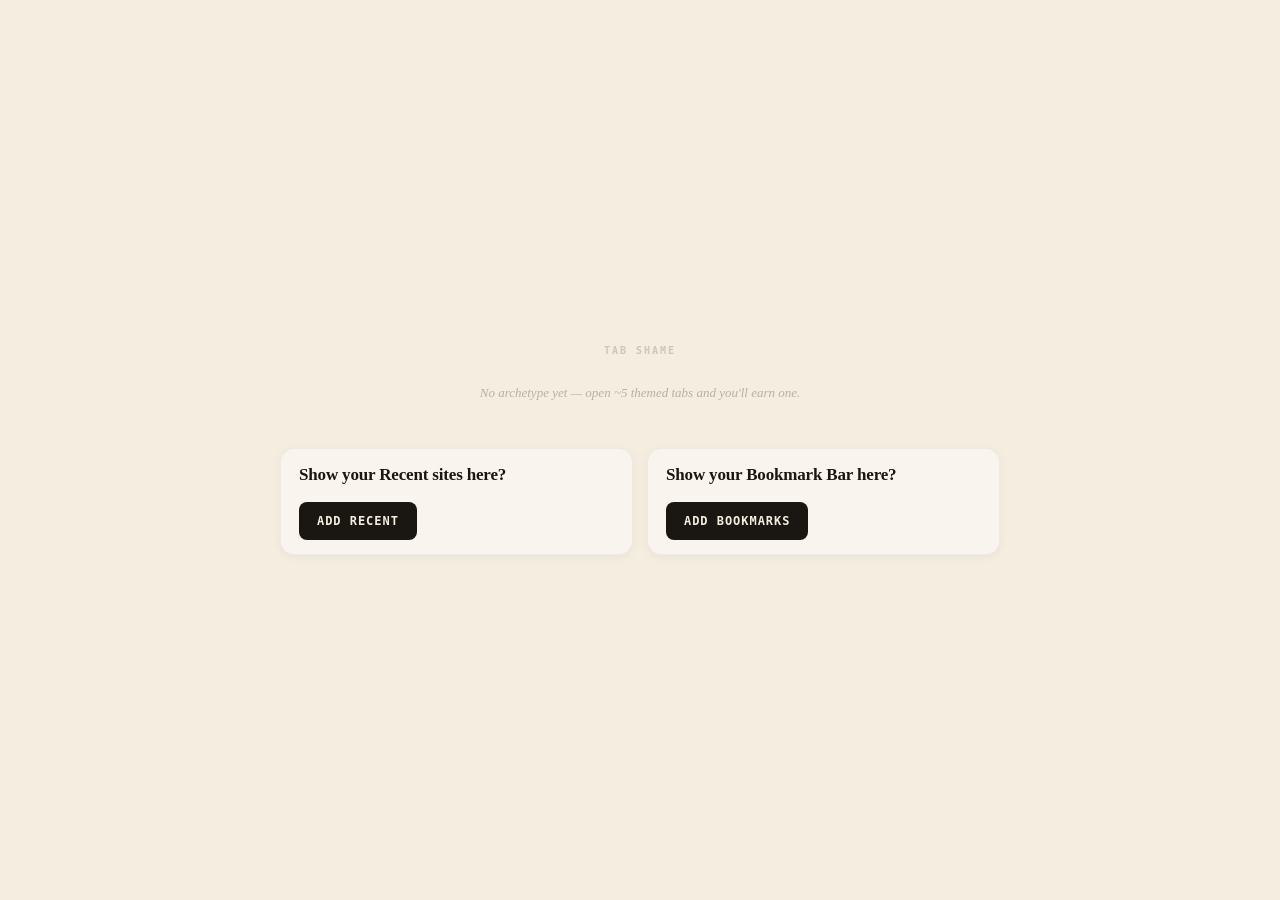
==== newtab/newtab.html @ 87e1a559 "Add files via upload" ====
<!doctype html>
<html lang="en">
  <head>
    <meta charset="utf-8" />
    <meta name="viewport" content="width=device-width, initial-scale=1" />
    <title>New Tab · TabShame</title>
    <link rel="stylesheet" href="newtab.css" />
  </head>
  <!--
    Default to mode-casual: most fresh installs and demoted-back-to-casual
    users land here, and casual is the least-disruptive paint. newtab.js
    promotes to mode-full / mode-lite only once it confirms the user has a
    specific persona. This avoids a jarring "showcase → blank" flicker.
  -->
  <body class="mode-casual" aria-busy="true">
    <!-- Full mode: persona showcase ────────────────────────────────────── -->
    <main class="stage" data-mode-full>
      <header class="topbar">
        <span class="brand">TAB SHAME</span>
        <span class="topbar-date" id="dateLabel"></span>
      </header>

      <section class="hero">
        <div class="hero-eyebrow">Hi, you're</div>
        <div class="hero-name">
          <span class="hero-emoji" id="archetypeEmoji">🐌</span>
          <span class="hero-archetype" id="archetypeName">Diagnosing…</span>
        </div>
        <div class="hero-stats">
          <span class="hero-count" id="tabCount">--</span>
          <span class="hero-stats-divider">·</span>
          <span class="hero-score">shame score <span id="scoreValue">--</span></span>
        </div>
      </section>

      <section class="roast-block">
        <p class="roast-line" id="roastLine">…</p>
      </section>

      <section class="actions">
        <button class="btn btn-primary" id="downloadCard">Share card</button>
        <button class="btn btn-secondary" id="closeDupes" disabled>
          <span id="closeDupesLabel">Close duplicates</span>
        </button>
        <button class="btn btn-tertiary" id="openReport">Open full report</button>
      </section>

      <!-- Shortcut opt-ins / grids sit BELOW the persona content so the user
           sees their archetype first. Two independent permission pipelines,
           side-by-side at wide widths; each renders either its CTA or
           hydrated grid, never both. ────────────────────────────────── -->
      <div class="shortcuts-stack">
        <section class="shortcuts-section shortcuts-section-recent" data-shortcuts-section="recent">
          <section class="shortcuts-cta" data-shortcuts-cta="recent" hidden>
            <div class="shortcuts-cta-title">Show your Recent sites here?</div>
            <div class="shortcuts-cta-actions">
              <button class="btn btn-primary" data-shortcuts-add="recent">
                Add Recent
              </button>
            </div>
          </section>

          <div class="shortcuts" data-shortcuts="recent" hidden>
            <div class="shortcuts-label">Recent</div>
            <div class="shortcuts-grid" data-shortcuts-grid="recent"></div>
            <div class="shortcuts-more-row" data-shortcuts-more-row="recent" hidden>
              <button class="mode-link" data-shortcuts-more="recent" type="button">
                show more
              </button>
            </div>
            <div class="shortcuts-remove-row">
              <button class="mode-link" data-shortcuts-remove="recent" type="button">
                remove
              </button>
            </div>
          </div>
        </section>

        <section class="shortcuts-section shortcuts-section-bookmarks" data-shortcuts-section="bookmarks">
          <section class="shortcuts-cta" data-shortcuts-cta="bookmarks" hidden>
            <div class="shortcuts-cta-title">Show your Bookmark Bar here?</div>
            <div class="shortcuts-cta-actions">
              <button class="btn btn-primary" data-shortcuts-add="bookmarks">
                Add Bookmarks
              </button>
            </div>
          </section>

          <div class="shortcuts" data-shortcuts="bookmarks" hidden>
            <div class="shortcuts-label">Bookmark Bar</div>
            <div class="shortcuts-grid" data-shortcuts-grid="bookmarks"></div>
            <div class="shortcuts-more-row" data-shortcuts-more-row="bookmarks" hidden>
              <button class="mode-link" data-shortcuts-more="bookmarks" type="button">
                show more
              </button>
            </div>
            <div class="shortcuts-remove-row">
              <button class="mode-link" data-shortcuts-remove="bookmarks" type="button">
                remove
              </button>
            </div>
          </div>
        </section>
      </div>

      <footer class="stage-footer">
        <button class="mode-link" id="switchToLite" type="button">
          switch to lite mode
        </button>
        <span class="footer-meta">
          all processing happens locally · we never see your tabs
        </span>
      </footer>
    </main>

    <!-- Casual mode: rendered when no specific persona has been earned.
         The override is unavoidable in MV3 (chrome_url_overrides can't be
         toggled at runtime), so we make the page near-blank instead — just
         a whisper-faint brand tick and a quiet nudge. The address bar still
         gets focus on new tab so the user can type and search as if nothing
         had been overridden. ───────────────────────────────────────── -->
    <section class="casual" data-mode-casual hidden>
      <div class="casual-mark">TAB SHAME</div>
      <div class="casual-nudge">No archetype yet — open ~5 themed tabs and you'll earn one.</div>

      <!-- Shortcut opt-ins / grids sit below the brand+nudge so casual
           mode still leads with the (intentionally near-blank) identity
           tick. Same dual-template pattern as inside .stage. ────────── -->
      <div class="shortcuts-stack shortcuts-stack-casual">
        <section class="shortcuts-section shortcuts-section-recent shortcuts-section-casual"
                 data-shortcuts-section="recent">
          <section class="shortcuts-cta shortcuts-cta-casual" data-shortcuts-cta="recent" hidden>
            <div class="shortcuts-cta-title">Show your Recent sites here?</div>
            <div class="shortcuts-cta-actions">
              <button class="btn btn-primary" data-shortcuts-add="recent">
                Add Recent
              </button>
            </div>
          </section>

          <div class="shortcuts shortcuts-casual" data-shortcuts="recent" hidden>
            <div class="shortcuts-label">Recent</div>
            <div class="shortcuts-grid" data-shortcuts-grid="recent"></div>
            <div class="shortcuts-more-row" data-shortcuts-more-row="recent" hidden>
              <button class="mode-link" data-shortcuts-more="recent" type="button">
                show more
              </button>
            </div>
            <div class="shortcuts-remove-row">
              <button class="mode-link" data-shortcuts-remove="recent" type="button">
                remove
              </button>
            </div>
          </div>
        </section>

        <section class="shortcuts-section shortcuts-section-bookmarks shortcuts-section-casual"
                 data-shortcuts-section="bookmarks">
          <section class="shortcuts-cta shortcuts-cta-casual" data-shortcuts-cta="bookmarks" hidden>
            <div class="shortcuts-cta-title">Show your Bookmark Bar here?</div>
            <div class="shortcuts-cta-actions">
              <button class="btn btn-primary" data-shortcuts-add="bookmarks">
                Add Bookmarks
              </button>
            </div>
          </section>

          <div class="shortcuts shortcuts-casual" data-shortcuts="bookmarks" hidden>
            <div class="shortcuts-label">Bookmark Bar</div>
            <div class="shortcuts-grid" data-shortcuts-grid="bookmarks"></div>
            <div class="shortcuts-more-row" data-shortcuts-more-row="bookmarks" hidden>
              <button class="mode-link" data-shortcuts-more="bookmarks" type="button">
                show more
              </button>
            </div>
            <div class="shortcuts-remove-row">
              <button class="mode-link" data-shortcuts-remove="bookmarks" type="button">
                remove
              </button>
            </div>
          </div>
        </section>
      </div>
    </section>

    <!-- Lite mode: blank page with a corner chip ─────────────────────── -->
    <aside class="chip" data-mode-lite hidden>
      <button class="chip-button" id="chipButton" type="button" title="Open TabShame">
        <span class="chip-emoji" id="chipEmoji">🐌</span>
        <span class="chip-text">
          <span class="chip-name" id="chipName">Diagnosing…</span>
          <span class="chip-count"><span id="chipCount">--</span> tabs</span>
        </span>
      </button>
      <button class="chip-mode" id="switchToFull" type="button" title="Switch to full new-tab page">
        switch to full
      </button>
    </aside>

    <script src="../lib/storage.js"></script>
    <script src="../lib/domain-rules.js"></script>
    <script src="../lib/archetype-engine.js"></script>
    <script src="../lib/shame-engine.js"></script>
    <script src="../lib/card-renderer.js"></script>
    <script src="newtab.js"></script>
  </body>
</html>
---- newtab/newtab.css ----
/*
 * newtab.css
 *
 * The override new-tab page. Two modes:
 *   - .mode-full → persona showcase centered on the page
 *   - .mode-lite → blank paper with a small chip in the top-right
 *
 * Mode is set by newtab.js on body load from settings.newTabMode.
 * The non-active mode's container is hidden via [hidden] / display:none
 * applied with attribute selectors so a flash of the wrong mode is avoided.
 */

:root {
  --ink: #1a1612;
  --ink-soft: rgba(26, 22, 18, 0.6);
  --ink-faint: rgba(26, 22, 18, 0.35);
  --paper: #f4ede0;
  --peach: #ff8966;
  --lavender: #b8a4ff;
  --shame: #e63946;

  --font-serif: "Fraunces", "Instrument Serif", Georgia, serif;
  --font-italic: "Instrument Serif", "Fraunces", Georgia, serif;
  --font-mono: "JetBrains Mono", ui-monospace, "SF Mono", Menlo, monospace;
  --font-sans: system-ui, -apple-system, "Segoe UI", sans-serif;
}

* { box-sizing: border-box; }

html, body {
  margin: 0;
  padding: 0;
  height: 100%;
  background: var(--paper);
  color: var(--ink);
  font-family: var(--font-sans);
  overflow-x: hidden;
}

body {
  background:
    radial-gradient(1200px 600px at 80% -10%, rgba(184, 164, 255, 0.18), transparent 60%),
    radial-gradient(900px 500px at 0% 110%, rgba(255, 137, 102, 0.14), transparent 60%),
    var(--paper);
}

/* Mode visibility — driven by body class. ─────────────────────────────── */
body.mode-full [data-mode-lite],
body.mode-full [data-mode-casual] { display: none !important; }

body.mode-lite [data-mode-full],
body.mode-lite [data-mode-casual] { display: none !important; }

body.mode-casual [data-mode-full],
body.mode-casual [data-mode-lite] { display: none !important; }

/* mode-casual: strip the body gradient too so the page reads as a near-
   default blank surface. The override is unavoidable; we just minimize
   our footprint so it feels like Chrome's default new tab. */
body.mode-casual {
  background: var(--paper);
}

/* ════════════════════════════════════════════════════════════════════════
   FULL MODE — persona showcase
   ══════════════════════════════════════════════════════════════════════ */
.stage {
  min-height: 100vh;
  width: 100%;
  max-width: 880px;
  margin: 0 auto;
  padding: 20px 32px 24px;
  display: flex;
  flex-direction: column;
}

/* Top bar — brand mark + date */
.topbar {
  display: flex;
  justify-content: space-between;
  align-items: center;
  font-family: var(--font-mono);
  font-size: 11px;
  font-weight: 600;
  letter-spacing: 0.14em;
  color: var(--ink-soft);
}

.topbar-date { text-transform: uppercase; }

/* Hero block — the persona showcase. Compact margin keeps the whole
   page (topbar → hero → roast → actions → shortcuts → footer) inside
   ~700px viewport without scrolling. */
.hero {
  margin-top: 14px;
  display: flex;
  flex-direction: column;
  gap: 10px;
}

.hero-eyebrow {
  font-family: var(--font-italic);
  font-style: italic;
  font-size: 22px;
  color: var(--ink-soft);
  line-height: 1;
}

.hero-name {
  display: flex;
  align-items: baseline;
  gap: 16px;
  flex-wrap: wrap;
}

.hero-emoji {
  font-size: 60px;
  line-height: 1;
}

.hero-archetype {
  font-family: var(--font-serif);
  font-weight: 900;
  font-size: 64px;
  line-height: 0.92;
  letter-spacing: -0.025em;
  color: var(--ink);
}

.hero-stats {
  display: flex;
  align-items: baseline;
  gap: 12px;
  font-family: var(--font-italic);
  font-style: italic;
  font-size: 20px;
  color: var(--ink-soft);
  margin-top: 4px;
}

.hero-count {
  font-family: var(--font-serif);
  font-style: normal;
  font-weight: 900;
  font-size: 28px;
  color: var(--shame);
  font-variant-numeric: tabular-nums;
}

.hero-stats-divider { color: var(--ink-faint); }

.hero-score { font-variant-numeric: tabular-nums; }

/* Roast — the quoted line under the hero */
.roast-block {
  margin-top: 18px;
  max-width: 620px;
}

.roast-line {
  margin: 0;
  font-family: var(--font-italic);
  font-style: italic;
  font-size: 19px;
  line-height: 1.4;
  color: var(--ink);
  padding-left: 14px;
  border-left: 3px solid var(--peach);
}

/* Action row */
.actions {
  margin-top: 18px;
  display: flex;
  gap: 10px;
  flex-wrap: wrap;
}

.btn {
  font-family: var(--font-mono);
  font-size: 12px;
  font-weight: 600;
  letter-spacing: 0.08em;
  text-transform: uppercase;
  padding: 12px 18px;
  border-radius: 8px;
  border: none;
  cursor: pointer;
  transition: transform 0.06s ease, opacity 0.15s ease;
}

.btn:active { transform: translateY(1px); }
.btn:disabled { opacity: 0.5; cursor: not-allowed; }

.btn-primary { background: var(--ink); color: var(--paper); }
.btn-secondary { background: var(--lavender); color: var(--ink); }
.btn-tertiary {
  background: transparent;
  color: var(--ink);
  border: 1px solid rgba(26, 22, 18, 0.2);
}

/* Footer */
.stage-footer {
  margin-top: auto;
  padding-top: 18px;
  display: flex;
  align-items: center;
  justify-content: space-between;
  gap: 16px;
  font-family: var(--font-mono);
  font-size: 10px;
  letter-spacing: 0.08em;
  color: var(--ink-faint);
}

.mode-link {
  font-family: var(--font-mono);
  font-size: 10px;
  font-weight: 600;
  letter-spacing: 0.08em;
  color: var(--ink-soft);
  background: transparent;
  border: none;
  cursor: pointer;
  padding: 4px 6px;
  text-transform: lowercase;
  text-decoration: underline;
  text-underline-offset: 3px;
}

.mode-link:hover { color: var(--ink); }

.footer-meta {
  text-transform: lowercase;
}

/* ════════════════════════════════════════════════════════════════════════
   LITE MODE — corner chip on an otherwise blank page
   ══════════════════════════════════════════════════════════════════════ */
.chip {
  position: fixed;
  top: 22px;
  right: 22px;
  display: flex;
  flex-direction: column;
  align-items: flex-end;
  gap: 8px;
}

.chip-button {
  display: flex;
  align-items: center;
  gap: 10px;
  background: rgba(255, 255, 255, 0.7);
  border: 1px solid rgba(26, 22, 18, 0.12);
  border-radius: 999px;
  padding: 10px 16px 10px 12px;
  cursor: pointer;
  font: inherit;
  color: var(--ink);
  backdrop-filter: blur(8px);
  -webkit-backdrop-filter: blur(8px);
  box-shadow: 0 2px 8px rgba(26, 22, 18, 0.06);
  transition: transform 0.08s ease, box-shadow 0.15s ease;
}

.chip-button:hover {
  transform: translateY(-1px);
  box-shadow: 0 4px 14px rgba(26, 22, 18, 0.12);
}

.chip-emoji {
  font-size: 26px;
  line-height: 1;
}

.chip-text {
  display: flex;
  flex-direction: column;
  align-items: flex-start;
  gap: 1px;
  text-align: left;
}

.chip-name {
  font-family: var(--font-serif);
  font-weight: 700;
  font-size: 14px;
  line-height: 1.05;
  letter-spacing: -0.01em;
}

.chip-count {
  font-family: var(--font-mono);
  font-size: 10px;
  font-weight: 600;
  letter-spacing: 0.08em;
  color: var(--ink-soft);
  text-transform: uppercase;
}

.chip-mode {
  font-family: var(--font-mono);
  font-size: 9px;
  font-weight: 600;
  letter-spacing: 0.08em;
  color: var(--ink-faint);
  background: transparent;
  border: none;
  cursor: pointer;
  padding: 2px 6px;
  text-transform: lowercase;
  text-decoration: underline;
  text-underline-offset: 3px;
}

.chip-mode:hover { color: var(--ink-soft); }

/* ════════════════════════════════════════════════════════════════════════
   CASUAL MODE — near-blank surface for users without a specific persona.
   Now lives in normal flow (not fixed-position) so the shortcuts grid
   inside it is clickable. When shortcuts are toggled off, the brand mark
   + nudge naturally fall into the centered column.
   ══════════════════════════════════════════════════════════════════════ */
body.mode-casual {
  display: flex;
  flex-direction: column;
  align-items: center;
  justify-content: center;
  min-height: 100vh;
  padding: 48px 24px;
  gap: 28px;
}

.casual {
  display: flex;
  flex-direction: column;
  align-items: center;
  gap: 28px;
  width: 100%;
  max-width: 720px;
}

.casual-mark {
  font-family: var(--font-mono);
  font-size: 10px;
  font-weight: 600;
  letter-spacing: 0.2em;
  color: rgba(26, 22, 18, 0.18);
}

.casual-nudge {
  font-family: var(--font-italic);
  font-style: italic;
  font-size: 13px;
  color: rgba(26, 22, 18, 0.28);
  text-align: center;
  max-width: 340px;
  line-height: 1.4;
}

/* ════════════════════════════════════════════════════════════════════════
   SHORTCUTS — Recent (chrome.topSites) + Bookmark Bar tiles
   Two independent opt-in sections, each with its own permission gate.
     • .shortcuts-section-recent     → pinned to the TOP of every mode
     • .shortcuts-section-bookmarks  → below the persona content
   Each section renders either its CTA (data-shortcuts-cta) or the grid
   (data-shortcuts) — never both. Lives in both .stage and .casual; the
   same kind is hydrated into all matching containers in one pass.
   ══════════════════════════════════════════════════════════════════════ */
/* Both shortcut sections (Recent + Bookmark Bar) sit side-by-side at
   wide widths so the two opt-in choices are visible together. They stack
   vertically below ~720px so the grids don't crowd.
   align-items: stretch (the flex default — kept implicit) is what
   forces both sections to the height of the taller one. */
.shortcuts-stack {
  margin-top: 18px;
  display: flex;
  gap: 14px;
  flex-wrap: wrap;
  width: 100%;
}

/* Each section is a flex column so its inner CTA (or grid) can grow to
   fill the section's height — that's what aligns the "remove + revoke"
   button (and the CTA's Add/No-thanks row) at the same Y across both
   sections. The parent .shortcuts-stack is `align-items: stretch` by
   default, so when one section has fewer items, the other one's content
   stretches to match. */
.shortcuts-section {
  flex: 1 1 320px; /* allow shrink; below 320px the section wraps to its own row */
  min-width: 0;    /* required so flex children with grids don't overflow */
  display: flex;
  flex-direction: column;
}

.shortcuts {
  display: flex;
  flex-direction: column;
  width: 100%;
  flex: 1; /* fill the section so the remove-row sits at the bottom */
}

.shortcuts[hidden] { display: none !important; }

.shortcuts-label {
  font-family: var(--font-mono);
  font-size: 10px;
  font-weight: 600;
  letter-spacing: 0.14em;
  text-transform: uppercase;
  color: var(--ink-soft);
  margin-bottom: 10px;
}

/* Grid scales to its parent — auto-fit means tiles drop to whatever
   number fits at a minimum tile width of ~72px. Lets the same grid look
   right whether it's sharing a row with Bookmarks (~half width) or
   stacked alone (full width). */
.shortcuts-grid {
  display: grid;
  grid-template-columns: repeat(auto-fit, minmax(72px, 1fr));
  gap: 10px;
}

.shortcut-tile {
  display: flex;
  flex-direction: column;
  align-items: center;
  gap: 6px;
  padding: 12px 6px 10px;
  background: rgba(255, 255, 255, 0.55);
  border: 1px solid rgba(26, 22, 18, 0.06);
  border-radius: 12px;
  text-decoration: none;
  color: var(--ink);
  font-family: var(--font-sans);
  cursor: pointer;
  transition: transform 0.08s ease, box-shadow 0.15s ease, background 0.15s ease;
  min-width: 0; /* allow text truncation */
}

.shortcut-tile:hover {
  transform: translateY(-1px);
  background: rgba(255, 255, 255, 0.85);
  box-shadow: 0 3px 10px rgba(26, 22, 18, 0.08);
}

.shortcut-favicon {
  width: 28px;
  height: 28px;
  border-radius: 6px;
  background: rgba(26, 22, 18, 0.04);
  display: flex;
  align-items: center;
  justify-content: center;
  font-family: var(--font-serif);
  font-weight: 700;
  font-size: 14px;
  color: var(--ink-soft);
  overflow: hidden;
}

.shortcut-favicon img {
  width: 100%;
  height: 100%;
  object-fit: contain;
}

.shortcut-title {
  font-size: 11px;
  line-height: 1.25;
  color: var(--ink);
  text-align: center;
  width: 100%;
  white-space: nowrap;
  overflow: hidden;
  text-overflow: ellipsis;
}

/* Casual-mode shortcuts: softer presence to match the whisper-light vibe. */
.shortcuts-casual .shortcuts-label { color: rgba(26, 22, 18, 0.35); }
.shortcuts-casual .shortcut-tile { background: rgba(255, 255, 255, 0.4); }

/* Opt-in CTAs — styled to echo the share-card aesthetic (paper +
   peach/lavender gradient, serif title). Compact padding so the whole
   page fits without scrolling. */
.shortcuts-cta {
  padding: 16px 18px 14px;
  background:
    linear-gradient(135deg, rgba(255, 137, 102, 0.12), rgba(184, 164, 255, 0.18)),
    rgba(255, 255, 255, 0.65);
  border: 1px solid rgba(26, 22, 18, 0.08);
  border-radius: 14px;
  display: flex;
  flex-direction: column;
  gap: 10px;
  flex: 1; /* fill section height — pairs with align-items: stretch on parent */
  box-shadow: 0 2px 10px rgba(26, 22, 18, 0.05);
}

.shortcuts-cta[hidden] { display: none !important; }

.shortcuts-cta-title {
  font-family: var(--font-serif);
  font-weight: 800;
  font-size: 17px;
  line-height: 1.15;
  letter-spacing: -0.01em;
  color: var(--ink);
}

.shortcuts-cta-body {
  margin: 0;
  font-family: var(--font-italic);
  font-style: italic;
  font-size: 14px;
  line-height: 1.45;
  color: var(--ink);
}

.shortcuts-cta-body strong {
  font-style: normal;
  font-family: var(--font-sans);
  font-weight: 600;
}

.shortcuts-cta-body em {
  /* The "never" emphasis — break italic to bold-non-italic for contrast
     against the surrounding italic body. */
  font-style: normal;
  font-weight: 700;
}

.shortcuts-cta-actions {
  display: flex;
  gap: 8px;
  flex-wrap: wrap;
  margin-top: auto; /* aligns CTA buttons with neighbor's remove link */
  padding-top: 8px;
}

/* Casual-mode CTA: softer chrome to match the near-blank surface. */
.shortcuts-cta-casual {
  background: rgba(255, 255, 255, 0.45);
  border-color: rgba(26, 22, 18, 0.05);
}

/* "show more" link below the grid, shown only when collapsed and more
   items exist than the collapsed cap (5). */
.shortcuts-more-row {
  display: flex;
  justify-content: center;
  padding-top: 8px;
}
.shortcuts-more-row[hidden] { display: none !important; }

/* "remove shortcuts + revoke" link at the foot of the populated grids.
   margin-top: auto pushes it to the bottom of the flex column, which is
   what aligns the Y position across both sections. */
.shortcuts-remove-row {
  display: flex;
  justify-content: flex-end;
  margin-top: auto;
  padding-top: 12px;
}

/* Loading state — soft pulse for placeholder elements while hydrating. */
body[aria-busy="true"] .hero-archetype,
body[aria-busy="true"] .hero-emoji,
body[aria-busy="true"] .hero-count,
body[aria-busy="true"] .roast-line,
body[aria-busy="true"] .chip-name {
  opacity: 0.5;
}

/* Small screens — stay readable on narrow Chrome side-window widths.
   Shortcut grids handle their own responsiveness via auto-fit (above). */
@media (max-width: 640px) {
  .stage { padding: 22px 20px; }
  .hero { margin-top: 4vh; }
  .hero-emoji { font-size: 52px; }
  .hero-archetype { font-size: 52px; }
  .hero-eyebrow { font-size: 18px; }
  .roast-line { font-size: 18px; }
  .stage-footer { flex-direction: column; align-items: flex-start; }
}
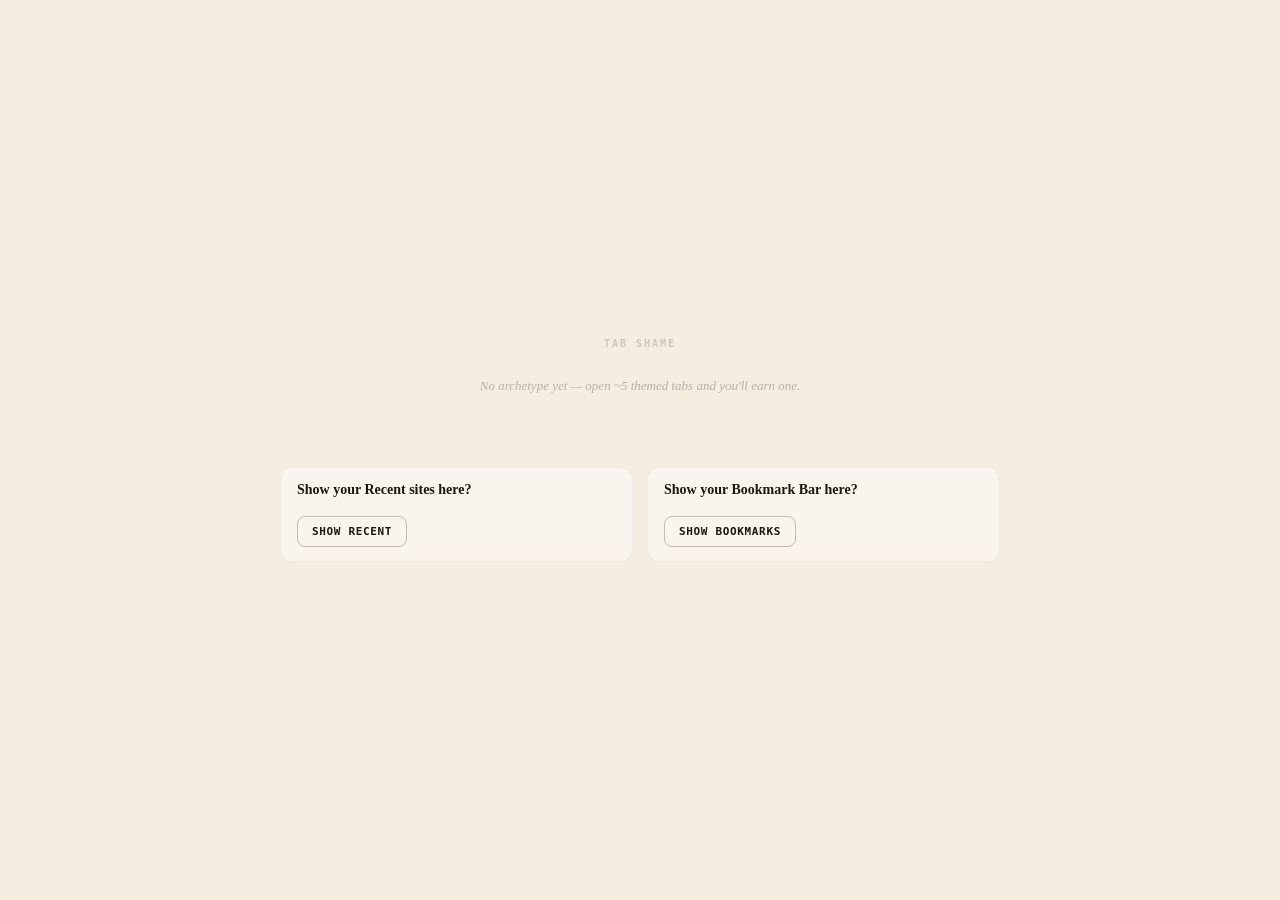
==== commit aebf4121: "Add files via upload" ====
--- a/newtab/newtab.html
+++ b/newtab/newtab.html
@@ -20,42 +20,47 @@
         <span class="topbar-date" id="dateLabel"></span>
       </header>
 
-      <section class="hero">
-        <div class="hero-eyebrow">Hi, you're</div>
-        <div class="hero-name">
-          <span class="hero-emoji" id="archetypeEmoji">🐌</span>
-          <span class="hero-archetype" id="archetypeName">Diagnosing…</span>
-        </div>
-        <div class="hero-stats">
-          <span class="hero-count" id="tabCount">--</span>
-          <span class="hero-stats-divider">·</span>
-          <span class="hero-score">shame score <span id="scoreValue">--</span></span>
-        </div>
-      </section>
-
-      <section class="roast-block">
-        <p class="roast-line" id="roastLine">…</p>
-      </section>
-
-      <section class="actions">
-        <button class="btn btn-primary" id="downloadCard">Share card</button>
-        <button class="btn btn-secondary" id="closeDupes" disabled>
-          <span id="closeDupesLabel">Close duplicates</span>
-        </button>
-        <button class="btn btn-tertiary" id="openReport">Open full report</button>
-      </section>
-
-      <!-- Shortcut opt-ins / grids sit BELOW the persona content so the user
-           sees their archetype first. Two independent permission pipelines,
-           side-by-side at wide widths; each renders either its CTA or
-           hydrated grid, never both. ────────────────────────────────── -->
-      <div class="shortcuts-stack">
+      <!-- Persona column. In full mode it sits in the normal column
+           flow (acts like a poster); in lite mode the .stage becomes a
+           two-column grid and this column is a compact card on the left. -->
+      <div class="persona-column">
+        <section class="hero">
+          <div class="hero-eyebrow">Hi, you're</div>
+          <div class="hero-name">
+            <span class="hero-emoji" id="archetypeEmoji">🐌</span>
+            <span class="hero-archetype" id="archetypeName">Diagnosing…</span>
+          </div>
+          <div class="hero-stats">
+            <span class="hero-count" id="tabCount">--</span>
+            <span class="hero-stats-divider">·</span>
+            <span class="hero-score">shame score <span id="scoreValue">--</span></span>
+          </div>
+        </section>
+
+        <section class="roast-block">
+          <p class="roast-line" id="roastLine">…</p>
+        </section>
+
+        <section class="actions">
+          <button class="btn btn-primary" id="downloadCard">Share card</button>
+          <button class="btn btn-secondary" id="closeDupes" disabled>
+            <span id="closeDupesLabel">Close duplicates</span>
+          </button>
+          <button class="btn btn-tertiary" id="openReport">Open full report</button>
+        </section>
+      </div>
+
+      <!-- Shortcuts column. In full mode it sits below the persona; in
+           lite mode it's the main right-hand column. Two independent
+           permission pipelines, side-by-side at wide widths. ────────── -->
+      <div class="shortcuts-column">
+        <div class="shortcuts-stack">
         <section class="shortcuts-section shortcuts-section-recent" data-shortcuts-section="recent">
           <section class="shortcuts-cta" data-shortcuts-cta="recent" hidden>
             <div class="shortcuts-cta-title">Show your Recent sites here?</div>
             <div class="shortcuts-cta-actions">
               <button class="btn btn-primary" data-shortcuts-add="recent">
-                Add Recent
+                Show Recent
               </button>
             </div>
           </section>
@@ -81,7 +86,7 @@
             <div class="shortcuts-cta-title">Show your Bookmark Bar here?</div>
             <div class="shortcuts-cta-actions">
               <button class="btn btn-primary" data-shortcuts-add="bookmarks">
-                Add Bookmarks
+                Show Bookmarks
               </button>
             </div>
           </section>
@@ -101,7 +106,8 @@
             </div>
           </div>
         </section>
-      </div>
+        </div>
+      </div><!-- /.shortcuts-column -->
 
       <footer class="stage-footer">
         <button class="mode-link" id="switchToLite" type="button">
@@ -133,7 +139,7 @@
             <div class="shortcuts-cta-title">Show your Recent sites here?</div>
             <div class="shortcuts-cta-actions">
               <button class="btn btn-primary" data-shortcuts-add="recent">
-                Add Recent
+                Show Recent
               </button>
             </div>
           </section>
@@ -160,7 +166,7 @@
             <div class="shortcuts-cta-title">Show your Bookmark Bar here?</div>
             <div class="shortcuts-cta-actions">
               <button class="btn btn-primary" data-shortcuts-add="bookmarks">
-                Add Bookmarks
+                Show Bookmarks
               </button>
             </div>
           </section>
@@ -183,19 +189,10 @@
       </div>
     </section>
 
-    <!-- Lite mode: blank page with a corner chip ─────────────────────── -->
-    <aside class="chip" data-mode-lite hidden>
-      <button class="chip-button" id="chipButton" type="button" title="Open TabShame">
-        <span class="chip-emoji" id="chipEmoji">🐌</span>
-        <span class="chip-text">
-          <span class="chip-name" id="chipName">Diagnosing…</span>
-          <span class="chip-count"><span id="chipCount">--</span> tabs</span>
-        </span>
-      </button>
-      <button class="chip-mode" id="switchToFull" type="button" title="Switch to full new-tab page">
-        switch to full
-      </button>
-    </aside>
+    <!-- Lite mode: shortcuts-first. Reuses the .stage structure but
+         hides the persona content (hero / roast / actions) via mode-lite
+         CSS rules, leaving topbar + Recent + Bookmark + footer. The
+         toolbar popup is the path to the persona card when in lite. ─── -->
 
     <script src="../lib/storage.js"></script>
     <script src="../lib/domain-rules.js"></script>
--- a/newtab/newtab.css
+++ b/newtab/newtab.css
@@ -3,7 +3,7 @@
  *
  * The override new-tab page. Two modes:
  *   - .mode-full → persona showcase centered on the page
- *   - .mode-lite → blank paper with a small chip in the top-right
+ *   - .mode-lite → shortcuts-only (Recent + Bookmark), no persona content
  *
  * Mode is set by newtab.js on body load from settings.newTabMode.
  * The non-active mode's container is hidden via [hidden] / display:none
@@ -45,14 +45,129 @@
 }
 
 /* Mode visibility — driven by body class. ─────────────────────────────── */
-body.mode-full [data-mode-lite],
 body.mode-full [data-mode-casual] { display: none !important; }
 
-body.mode-lite [data-mode-full],
 body.mode-lite [data-mode-casual] { display: none !important; }
 
-body.mode-casual [data-mode-full],
-body.mode-casual [data-mode-lite] { display: none !important; }
+body.mode-casual [data-mode-full] { display: none !important; }
+
+/* Lite mode = same single-column stack as full mode, just with the
+   shortcut grids placed ABOVE the persona card. Both elements remain
+   full-width (no two-column split — single alignment axis).
+   The reorder is done via flex `order`; HTML stays in full-mode order
+   so the markup reads naturally. */
+body.mode-lite .topbar           { order: 0; }
+body.mode-lite .shortcuts-column { order: 1; }
+body.mode-lite .persona-column   { order: 2; }
+body.mode-lite .stage-footer     { order: 3; }
+
+/* Persona-column becomes a full-width card in lite — but a LIGHT one.
+   Lite mode shifts the persona from "poster" to "ambient reminder":
+   smaller fonts, near-paper background, no shadow. The shortcut grids
+   above are the active surface; the persona sits quietly below. */
+body.mode-lite .persona-column {
+  margin-top: 18px;
+  padding: 18px 24px 16px;
+  background:
+    linear-gradient(135deg, rgba(255, 137, 102, 0.05), rgba(184, 164, 255, 0.07)),
+    rgba(255, 255, 255, 0.4);
+  border: 1px solid rgba(26, 22, 18, 0.05);
+  border-radius: 12px;
+}
+
+/* Compact persona elements in lite — quieter than full but still readable
+   at a glance. Sizes between full (60/64) and the earlier over-shrink
+   (36/28) — landed at 44/36 so the archetype name still feels like
+   a headline, just secondary. */
+body.mode-lite .persona-column .hero { margin-top: 0; gap: 6px; }
+body.mode-lite .hero-emoji { font-size: 44px; }
+body.mode-lite .hero-archetype { font-size: 36px; line-height: 0.95; }
+body.mode-lite .hero-eyebrow { font-size: 14px; }
+body.mode-lite .hero-stats { font-size: 12px; gap: 6px; }
+body.mode-lite .hero-count { font-size: 16px; }
+body.mode-lite .roast-block { margin-top: 10px; }
+body.mode-lite .roast-line {
+  font-size: 13px;
+  line-height: 1.4;
+  padding-left: 10px;
+}
+
+/* Lite-mode persona has ONE escape hatch (Open full report), not three
+   action buttons. Hide Share card + Close duplicates here; those CTAs
+   belong on the full-mode poster where persona is the focus, not on
+   the secondary card where they'd compete with the primary Add CTAs. */
+body.mode-lite #downloadCard,
+body.mode-lite #closeDupes {
+  display: none;
+}
+
+/* Open full report demotes to a small text link in lite — matches the
+   "remove" / "show more" mode-link aesthetic used elsewhere on the page. */
+body.mode-lite .actions { margin-top: 12px; }
+body.mode-lite #openReport {
+  background: transparent;
+  border: none;
+  padding: 0;
+  font-family: var(--font-mono);
+  font-size: 11px;
+  font-weight: 600;
+  letter-spacing: 0.06em;
+  text-transform: lowercase;
+  color: var(--ink-soft);
+  text-decoration: underline;
+  text-underline-offset: 3px;
+  align-self: flex-start;
+  cursor: pointer;
+}
+body.mode-lite #openReport:hover { color: var(--ink); }
+
+/* ── Lite-mode CTAs are PRIMARY content ─────────────────────────────
+   Lite is shortcut-focused, so the Add CTAs become the visible focal
+   element. Restore the card background, bold serif title, and the
+   solid primary Add button that the (full-mode default) state above
+   intentionally suppressed. Persona is now the quieter element. */
+body.mode-lite .shortcuts-cta {
+  padding: 16px 18px 14px;
+  background:
+    linear-gradient(135deg, rgba(255, 137, 102, 0.14), rgba(184, 164, 255, 0.2)),
+    rgba(255, 255, 255, 0.7);
+  border: 1px solid rgba(26, 22, 18, 0.08);
+  border-radius: 14px;
+  box-shadow: 0 2px 10px rgba(26, 22, 18, 0.05);
+}
+
+body.mode-lite .shortcuts-cta-title {
+  font-family: var(--font-serif);
+  font-style: normal;
+  font-weight: 800;
+  font-size: 17px;
+  line-height: 1.15;
+  letter-spacing: -0.01em;
+  color: var(--ink);
+}
+
+/* Solid primary Add button in lite — overrides the .shortcuts-cta
+   .btn-primary outlined chip applied for full mode. */
+body.mode-lite .shortcuts-cta .btn-primary {
+  background: var(--ink);
+  color: var(--paper);
+  border: none;
+  padding: 10px 14px;
+  font-size: 12px;
+  font-weight: 600;
+  letter-spacing: 0.06em;
+  align-self: flex-start;
+}
+body.mode-lite .shortcuts-cta .btn-primary:hover {
+  background: var(--ink);
+  border: none;
+}
+
+/* Shortcuts-stack sits directly under the topbar in lite. Give it
+   generous top breathing room so it reads as a separate group from
+   the brand mark — closer than the default would feel like they're
+   in the same visual unit. */
+body.mode-lite .shortcuts-column .shortcuts-stack { margin-top: 36px; }
 
 /* mode-casual: strip the body gradient too so the page reads as a near-
    default blank surface. The override is unavoidable; we just minimize
@@ -69,7 +184,7 @@
   width: 100%;
   max-width: 880px;
   margin: 0 auto;
-  padding: 20px 32px 24px;
+  padding: 32px 32px 32px;
   display: flex;
   flex-direction: column;
 }
@@ -88,14 +203,14 @@
 
 .topbar-date { text-transform: uppercase; }
 
-/* Hero block — the persona showcase. Compact margin keeps the whole
-   page (topbar → hero → roast → actions → shortcuts → footer) inside
-   ~700px viewport without scrolling. */
+/* Hero block — the persona showcase. Generous margin-top from the
+   topbar so the persona reads as a separate visual group. Internal gap
+   widens the eyebrow → name → stats rhythm. */
 .hero {
-  margin-top: 14px;
-  display: flex;
-  flex-direction: column;
-  gap: 10px;
+  margin-top: 40px;
+  display: flex;
+  flex-direction: column;
+  gap: 16px;
 }
 
 .hero-eyebrow {
@@ -153,7 +268,7 @@
 
 /* Roast — the quoted line under the hero */
 .roast-block {
-  margin-top: 18px;
+  margin-top: 36px;
   max-width: 620px;
 }
 
@@ -170,7 +285,7 @@
 
 /* Action row */
 .actions {
-  margin-top: 18px;
+  margin-top: 32px;
   display: flex;
   gap: 10px;
   flex-wrap: wrap;
@@ -203,7 +318,7 @@
 /* Footer */
 .stage-footer {
   margin-top: auto;
-  padding-top: 18px;
+  padding-top: 36px;
   display: flex;
   align-items: center;
   justify-content: space-between;
@@ -234,88 +349,6 @@
 .footer-meta {
   text-transform: lowercase;
 }
-
-/* ════════════════════════════════════════════════════════════════════════
-   LITE MODE — corner chip on an otherwise blank page
-   ══════════════════════════════════════════════════════════════════════ */
-.chip {
-  position: fixed;
-  top: 22px;
-  right: 22px;
-  display: flex;
-  flex-direction: column;
-  align-items: flex-end;
-  gap: 8px;
-}
-
-.chip-button {
-  display: flex;
-  align-items: center;
-  gap: 10px;
-  background: rgba(255, 255, 255, 0.7);
-  border: 1px solid rgba(26, 22, 18, 0.12);
-  border-radius: 999px;
-  padding: 10px 16px 10px 12px;
-  cursor: pointer;
-  font: inherit;
-  color: var(--ink);
-  backdrop-filter: blur(8px);
-  -webkit-backdrop-filter: blur(8px);
-  box-shadow: 0 2px 8px rgba(26, 22, 18, 0.06);
-  transition: transform 0.08s ease, box-shadow 0.15s ease;
-}
-
-.chip-button:hover {
-  transform: translateY(-1px);
-  box-shadow: 0 4px 14px rgba(26, 22, 18, 0.12);
-}
-
-.chip-emoji {
-  font-size: 26px;
-  line-height: 1;
-}
-
-.chip-text {
-  display: flex;
-  flex-direction: column;
-  align-items: flex-start;
-  gap: 1px;
-  text-align: left;
-}
-
-.chip-name {
-  font-family: var(--font-serif);
-  font-weight: 700;
-  font-size: 14px;
-  line-height: 1.05;
-  letter-spacing: -0.01em;
-}
-
-.chip-count {
-  font-family: var(--font-mono);
-  font-size: 10px;
-  font-weight: 600;
-  letter-spacing: 0.08em;
-  color: var(--ink-soft);
-  text-transform: uppercase;
-}
-
-.chip-mode {
-  font-family: var(--font-mono);
-  font-size: 9px;
-  font-weight: 600;
-  letter-spacing: 0.08em;
-  color: var(--ink-faint);
-  background: transparent;
-  border: none;
-  cursor: pointer;
-  padding: 2px 6px;
-  text-transform: lowercase;
-  text-decoration: underline;
-  text-underline-offset: 3px;
-}
-
-.chip-mode:hover { color: var(--ink-soft); }
 
 /* ════════════════════════════════════════════════════════════════════════
    CASUAL MODE — near-blank surface for users without a specific persona.
@@ -373,9 +406,11 @@
    wide widths so the two opt-in choices are visible together. They stack
    vertically below ~720px so the grids don't crowd.
    align-items: stretch (the flex default — kept implicit) is what
-   forces both sections to the height of the taller one. */
+   forces both sections to the height of the taller one.
+   Large margin-top creates a clear group boundary between the persona
+   poster above and the shortcut affordances below. */
 .shortcuts-stack {
-  margin-top: 18px;
+  margin-top: 44px;
   display: flex;
   gap: 14px;
   flex-wrap: wrap;
@@ -417,11 +452,14 @@
 /* Grid scales to its parent — auto-fit means tiles drop to whatever
    number fits at a minimum tile width of ~72px. Lets the same grid look
    right whether it's sharing a row with Bookmarks (~half width) or
-   stacked alone (full width). */
+   stacked alone (full width).
+   Row-gap > column-gap so multi-row grids (after "show more") have
+   visible vertical rhythm — tiles in adjacent rows don't crowd. */
 .shortcuts-grid {
   display: grid;
   grid-template-columns: repeat(auto-fit, minmax(72px, 1fr));
-  gap: 10px;
+  column-gap: 10px;
+  row-gap: 18px;
 }
 
 .shortcut-tile {
@@ -483,31 +521,29 @@
 .shortcuts-casual .shortcuts-label { color: rgba(26, 22, 18, 0.35); }
 .shortcuts-casual .shortcut-tile { background: rgba(255, 255, 255, 0.4); }
 
-/* Opt-in CTAs — styled to echo the share-card aesthetic (paper +
-   peach/lavender gradient, serif title). Compact padding so the whole
-   page fits without scrolling. */
+/* Opt-in CTAs (full mode default) — subordinate to the persona poster
+   above but still discoverable. Light wash background + readable serif
+   title + outlined chip button. The lite-mode override below promotes
+   them to primary content (gradient bg, solid Add button). */
 .shortcuts-cta {
-  padding: 16px 18px 14px;
-  background:
-    linear-gradient(135deg, rgba(255, 137, 102, 0.12), rgba(184, 164, 255, 0.18)),
-    rgba(255, 255, 255, 0.65);
-  border: 1px solid rgba(26, 22, 18, 0.08);
-  border-radius: 14px;
+  padding: 14px 16px;
+  background: rgba(255, 255, 255, 0.45);
+  border: 1px solid rgba(26, 22, 18, 0.06);
+  border-radius: 12px;
   display: flex;
   flex-direction: column;
   gap: 10px;
   flex: 1; /* fill section height — pairs with align-items: stretch on parent */
-  box-shadow: 0 2px 10px rgba(26, 22, 18, 0.05);
 }
 
 .shortcuts-cta[hidden] { display: none !important; }
 
 .shortcuts-cta-title {
   font-family: var(--font-serif);
-  font-weight: 800;
-  font-size: 17px;
-  line-height: 1.15;
-  letter-spacing: -0.01em;
+  font-style: normal;
+  font-weight: 600;
+  font-size: 14px;
+  line-height: 1.2;
   color: var(--ink);
 }
 
@@ -541,6 +577,24 @@
   padding-top: 8px;
 }
 
+/* Full-mode Add button — outlined chip in the .btn-tertiary line style.
+   Quietly subordinate to the persona poster but clearly clickable. The
+   lite-mode override below replaces this with a solid ink primary. */
+.shortcuts-cta .btn-primary {
+  background: transparent;
+  color: var(--ink);
+  border: 1px solid rgba(26, 22, 18, 0.25);
+  padding: 8px 14px;
+  font-size: 11px;
+  font-weight: 600;
+  letter-spacing: 0.06em;
+  align-self: flex-start;
+}
+
+.shortcuts-cta .btn-primary:hover {
+  border-color: rgba(26, 22, 18, 0.5);
+}
+
 /* Casual-mode CTA: softer chrome to match the near-blank surface. */
 .shortcuts-cta-casual {
   background: rgba(255, 255, 255, 0.45);
@@ -570,8 +624,7 @@
 body[aria-busy="true"] .hero-archetype,
 body[aria-busy="true"] .hero-emoji,
 body[aria-busy="true"] .hero-count,
-body[aria-busy="true"] .roast-line,
-body[aria-busy="true"] .chip-name {
+body[aria-busy="true"] .roast-line {
   opacity: 0.5;
 }
 
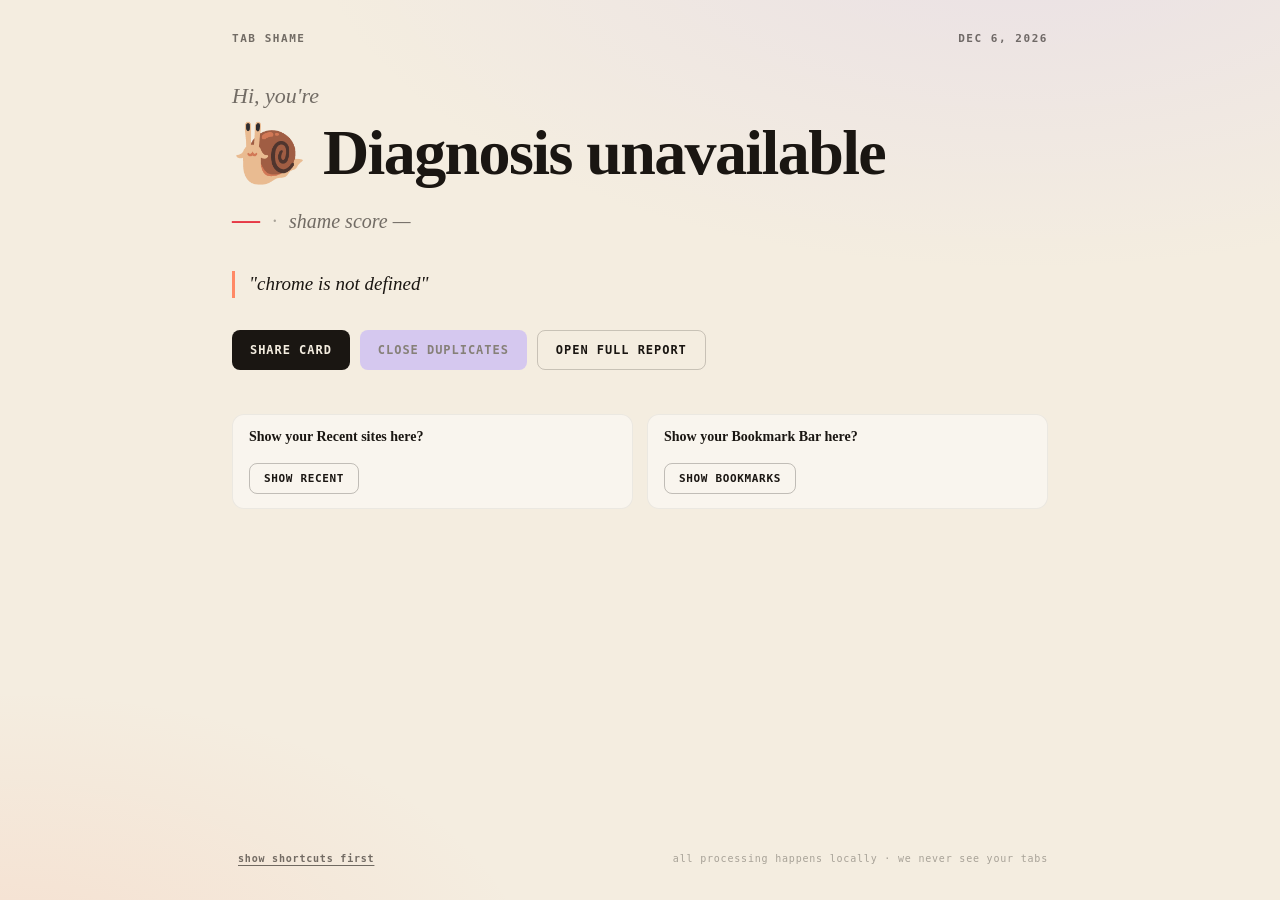
==== commit 56f36230: "Add files via upload" ====
--- a/newtab/newtab.html
+++ b/newtab/newtab.html
@@ -7,12 +7,12 @@
     <link rel="stylesheet" href="newtab.css" />
   </head>
   <!--
-    Default to mode-casual: most fresh installs and demoted-back-to-casual
-    users land here, and casual is the least-disruptive paint. newtab.js
-    promotes to mode-full / mode-lite only once it confirms the user has a
-    specific persona. This avoids a jarring "showcase → blank" flicker.
+    Default to mode-full. The casual_hoarder persona renders in the same
+    layout as any specific archetype now; there's no separate "casual"
+    mode that strips the page. newtab.js promotes to mode-lite if the
+    user has explicitly preferred shortcuts-first.
   -->
-  <body class="mode-casual" aria-busy="true">
+  <body class="mode-full" aria-busy="true">
     <!-- Full mode: persona showcase ────────────────────────────────────── -->
     <main class="stage" data-mode-full>
       <header class="topbar">
@@ -119,76 +119,6 @@
       </footer>
     </main>
 
-    <!-- Casual mode: rendered when no specific persona has been earned.
-         The override is unavoidable in MV3 (chrome_url_overrides can't be
-         toggled at runtime), so we make the page near-blank instead — just
-         a whisper-faint brand tick and a quiet nudge. The address bar still
-         gets focus on new tab so the user can type and search as if nothing
-         had been overridden. ───────────────────────────────────────── -->
-    <section class="casual" data-mode-casual hidden>
-      <div class="casual-mark">TAB SHAME</div>
-      <div class="casual-nudge">No archetype yet — open ~5 themed tabs and you'll earn one.</div>
-
-      <!-- Shortcut opt-ins / grids sit below the brand+nudge so casual
-           mode still leads with the (intentionally near-blank) identity
-           tick. Same dual-template pattern as inside .stage. ────────── -->
-      <div class="shortcuts-stack shortcuts-stack-casual">
-        <section class="shortcuts-section shortcuts-section-recent shortcuts-section-casual"
-                 data-shortcuts-section="recent">
-          <section class="shortcuts-cta shortcuts-cta-casual" data-shortcuts-cta="recent" hidden>
-            <div class="shortcuts-cta-title">Show your Recent sites here?</div>
-            <div class="shortcuts-cta-actions">
-              <button class="btn btn-primary" data-shortcuts-add="recent">
-                Show Recent
-              </button>
-            </div>
-          </section>
-
-          <div class="shortcuts shortcuts-casual" data-shortcuts="recent" hidden>
-            <div class="shortcuts-label">Recent</div>
-            <div class="shortcuts-grid" data-shortcuts-grid="recent"></div>
-            <div class="shortcuts-more-row" data-shortcuts-more-row="recent" hidden>
-              <button class="mode-link" data-shortcuts-more="recent" type="button">
-                show more
-              </button>
-            </div>
-            <div class="shortcuts-remove-row">
-              <button class="mode-link" data-shortcuts-remove="recent" type="button">
-                remove
-              </button>
-            </div>
-          </div>
-        </section>
-
-        <section class="shortcuts-section shortcuts-section-bookmarks shortcuts-section-casual"
-                 data-shortcuts-section="bookmarks">
-          <section class="shortcuts-cta shortcuts-cta-casual" data-shortcuts-cta="bookmarks" hidden>
-            <div class="shortcuts-cta-title">Show your Bookmark Bar here?</div>
-            <div class="shortcuts-cta-actions">
-              <button class="btn btn-primary" data-shortcuts-add="bookmarks">
-                Show Bookmarks
-              </button>
-            </div>
-          </section>
-
-          <div class="shortcuts shortcuts-casual" data-shortcuts="bookmarks" hidden>
-            <div class="shortcuts-label">Bookmark Bar</div>
-            <div class="shortcuts-grid" data-shortcuts-grid="bookmarks"></div>
-            <div class="shortcuts-more-row" data-shortcuts-more-row="bookmarks" hidden>
-              <button class="mode-link" data-shortcuts-more="bookmarks" type="button">
-                show more
-              </button>
-            </div>
-            <div class="shortcuts-remove-row">
-              <button class="mode-link" data-shortcuts-remove="bookmarks" type="button">
-                remove
-              </button>
-            </div>
-          </div>
-        </section>
-      </div>
-    </section>
-
     <!-- Lite mode: shortcuts-first. Reuses the .stage structure but
          hides the persona content (hero / roast / actions) via mode-lite
          CSS rules, leaving topbar + Recent + Bookmark + footer. The
--- a/newtab/newtab.css
+++ b/newtab/newtab.css
@@ -43,13 +43,6 @@
     radial-gradient(900px 500px at 0% 110%, rgba(255, 137, 102, 0.14), transparent 60%),
     var(--paper);
 }
-
-/* Mode visibility — driven by body class. ─────────────────────────────── */
-body.mode-full [data-mode-casual] { display: none !important; }
-
-body.mode-lite [data-mode-casual] { display: none !important; }
-
-body.mode-casual [data-mode-full] { display: none !important; }
 
 /* Lite mode = same single-column stack as full mode, just with the
    shortcut grids placed ABOVE the persona card. Both elements remain
@@ -169,13 +162,6 @@
    in the same visual unit. */
 body.mode-lite .shortcuts-column .shortcuts-stack { margin-top: 36px; }
 
-/* mode-casual: strip the body gradient too so the page reads as a near-
-   default blank surface. The override is unavoidable; we just minimize
-   our footprint so it feels like Chrome's default new tab. */
-body.mode-casual {
-  background: var(--paper);
-}
-
 /* ════════════════════════════════════════════════════════════════════════
    FULL MODE — persona showcase
    ══════════════════════════════════════════════════════════════════════ */
@@ -351,56 +337,10 @@
 }
 
 /* ════════════════════════════════════════════════════════════════════════
-   CASUAL MODE — near-blank surface for users without a specific persona.
-   Now lives in normal flow (not fixed-position) so the shortcuts grid
-   inside it is clickable. When shortcuts are toggled off, the brand mark
-   + nudge naturally fall into the centered column.
-   ══════════════════════════════════════════════════════════════════════ */
-body.mode-casual {
-  display: flex;
-  flex-direction: column;
-  align-items: center;
-  justify-content: center;
-  min-height: 100vh;
-  padding: 48px 24px;
-  gap: 28px;
-}
-
-.casual {
-  display: flex;
-  flex-direction: column;
-  align-items: center;
-  gap: 28px;
-  width: 100%;
-  max-width: 720px;
-}
-
-.casual-mark {
-  font-family: var(--font-mono);
-  font-size: 10px;
-  font-weight: 600;
-  letter-spacing: 0.2em;
-  color: rgba(26, 22, 18, 0.18);
-}
-
-.casual-nudge {
-  font-family: var(--font-italic);
-  font-style: italic;
-  font-size: 13px;
-  color: rgba(26, 22, 18, 0.28);
-  text-align: center;
-  max-width: 340px;
-  line-height: 1.4;
-}
-
-/* ════════════════════════════════════════════════════════════════════════
    SHORTCUTS — Recent (chrome.topSites) + Bookmark Bar tiles
    Two independent opt-in sections, each with its own permission gate.
-     • .shortcuts-section-recent     → pinned to the TOP of every mode
-     • .shortcuts-section-bookmarks  → below the persona content
-   Each section renders either its CTA (data-shortcuts-cta) or the grid
-   (data-shortcuts) — never both. Lives in both .stage and .casual; the
-   same kind is hydrated into all matching containers in one pass.
+   Each section renders either its CTA (data-shortcuts-cta) or the
+   hydrated grid (data-shortcuts) — never both.
    ══════════════════════════════════════════════════════════════════════ */
 /* Both shortcut sections (Recent + Bookmark Bar) sit side-by-side at
    wide widths so the two opt-in choices are visible together. They stack
@@ -517,10 +457,6 @@
   text-overflow: ellipsis;
 }
 
-/* Casual-mode shortcuts: softer presence to match the whisper-light vibe. */
-.shortcuts-casual .shortcuts-label { color: rgba(26, 22, 18, 0.35); }
-.shortcuts-casual .shortcut-tile { background: rgba(255, 255, 255, 0.4); }
-
 /* Opt-in CTAs (full mode default) — subordinate to the persona poster
    above but still discoverable. Light wash background + readable serif
    title + outlined chip button. The lite-mode override below promotes
@@ -593,12 +529,6 @@
 
 .shortcuts-cta .btn-primary:hover {
   border-color: rgba(26, 22, 18, 0.5);
-}
-
-/* Casual-mode CTA: softer chrome to match the near-blank surface. */
-.shortcuts-cta-casual {
-  background: rgba(255, 255, 255, 0.45);
-  border-color: rgba(26, 22, 18, 0.05);
 }
 
 /* "show more" link below the grid, shown only when collapsed and more
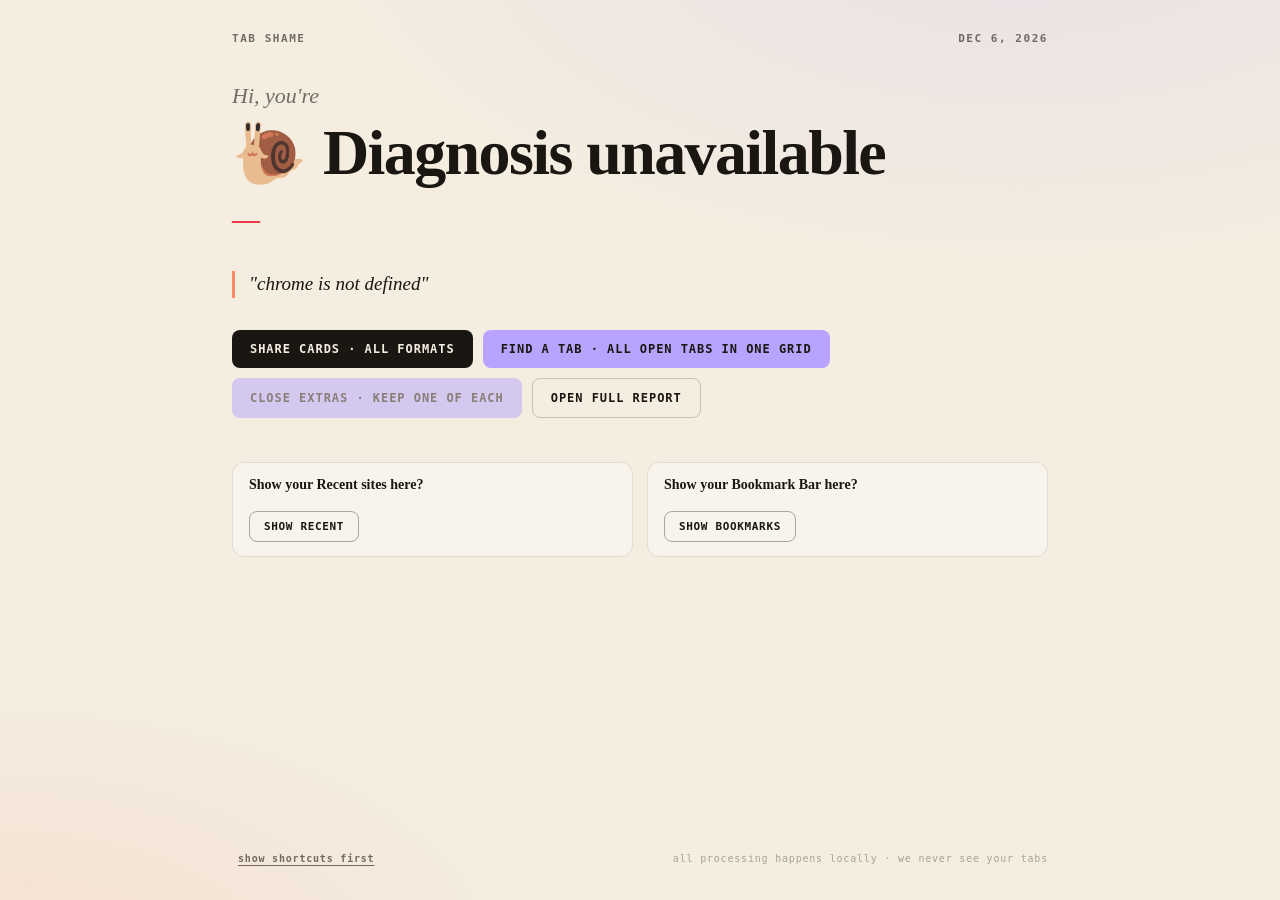
==== commit 38de9e80: "Add files via upload" ====
--- a/newtab/newtab.html
+++ b/newtab/newtab.html
@@ -32,8 +32,7 @@
           </div>
           <div class="hero-stats">
             <span class="hero-count" id="tabCount">--</span>
-            <span class="hero-stats-divider">·</span>
-            <span class="hero-score">shame score <span id="scoreValue">--</span></span>
+            <span class="hero-stats-divider" hidden>·</span>
           </div>
         </section>
 
@@ -42,9 +41,16 @@
         </section>
 
         <section class="actions">
-          <button class="btn btn-primary" id="downloadCard">Share card</button>
+          <button class="btn btn-primary" id="downloadCard" title="Downloads X / Threads (16:9), Instagram feed (4:5), and Stories (9:16)">Share cards · all formats</button>
+          <button
+            class="btn btn-secondary"
+            id="openTabFinder"
+            title="Open full tab finder (Cmd+Shift+F)"
+          >
+            Find a tab · all open tabs in one grid
+          </button>
           <button class="btn btn-secondary" id="closeDupes" disabled>
-            <span id="closeDupesLabel">Close duplicates</span>
+            <span id="closeDupesLabel">Close extras · keep one of each</span>
           </button>
           <button class="btn btn-tertiary" id="openReport">Open full report</button>
         </section>
--- a/newtab/newtab.css
+++ b/newtab/newtab.css
@@ -14,7 +14,15 @@
   --ink: #1a1612;
   --ink-soft: rgba(26, 22, 18, 0.6);
   --ink-faint: rgba(26, 22, 18, 0.35);
+  --ink-ghost: rgba(26, 22, 18, 0.1);
   --paper: #f4ede0;
+  --paper-elev: rgba(255, 255, 255, 0.55);
+  --paper-elev-hover: rgba(255, 255, 255, 0.85);
+  --paper-elev-soft: rgba(255, 255, 255, 0.4);
+  --bg-wash-peach: rgba(255, 137, 102, 0.14);
+  --bg-wash-lavender: rgba(184, 164, 255, 0.18);
+  --persona-card-bg-light: rgba(255, 137, 102, 0.05);
+  --persona-card-bg-light2: rgba(184, 164, 255, 0.07);
   --peach: #ff8966;
   --lavender: #b8a4ff;
   --shame: #e63946;
@@ -23,6 +31,29 @@
   --font-italic: "Instrument Serif", "Fraunces", Georgia, serif;
   --font-mono: "JetBrains Mono", ui-monospace, "SF Mono", Menlo, monospace;
   --font-sans: system-ui, -apple-system, "Segoe UI", sans-serif;
+}
+
+/* Dark mode — follows OS preference. Inverts paper↔ink, mutes accents
+   slightly. Hero / persona card lose their bright white-tile wash;
+   raised surfaces use translucent light overlays on the dark paper. */
+@media (prefers-color-scheme: dark) {
+  :root {
+    --ink: #f0e6d4;
+    --ink-soft: rgba(240, 230, 212, 0.7);
+    --ink-faint: rgba(240, 230, 212, 0.42);
+    --ink-ghost: rgba(240, 230, 212, 0.14);
+    --paper: #1c1612;
+    --paper-elev: rgba(255, 255, 255, 0.06);
+    --paper-elev-hover: rgba(255, 255, 255, 0.11);
+    --paper-elev-soft: rgba(255, 255, 255, 0.04);
+    --bg-wash-peach: rgba(255, 137, 102, 0.08);
+    --bg-wash-lavender: rgba(184, 164, 255, 0.1);
+    --persona-card-bg-light: rgba(255, 137, 102, 0.08);
+    --persona-card-bg-light2: rgba(184, 164, 255, 0.1);
+    --peach: #ff9a7a;
+    --lavender: #c2b1ff;
+    --shame: #f06876;
+  }
 }
 
 * { box-sizing: border-box; }
@@ -63,8 +94,8 @@
   padding: 18px 24px 16px;
   background:
     linear-gradient(135deg, rgba(255, 137, 102, 0.05), rgba(184, 164, 255, 0.07)),
-    rgba(255, 255, 255, 0.4);
-  border: 1px solid rgba(26, 22, 18, 0.05);
+    var(--paper-elev-soft);
+  border: 1px solid var(--ink-ghost);
   border-radius: 12px;
 }
 
@@ -123,10 +154,10 @@
   padding: 16px 18px 14px;
   background:
     linear-gradient(135deg, rgba(255, 137, 102, 0.14), rgba(184, 164, 255, 0.2)),
-    rgba(255, 255, 255, 0.7);
-  border: 1px solid rgba(26, 22, 18, 0.08);
+    var(--paper-elev);
+  border: 1px solid var(--ink-ghost);
   border-radius: 14px;
-  box-shadow: 0 2px 10px rgba(26, 22, 18, 0.05);
+  box-shadow: 0 2px 10px var(--ink-ghost);
 }
 
 body.mode-lite .shortcuts-cta-title {
@@ -249,8 +280,6 @@
 }
 
 .hero-stats-divider { color: var(--ink-faint); }
-
-.hero-score { font-variant-numeric: tabular-nums; }
 
 /* Roast — the quoted line under the hero */
 .roast-block {
@@ -408,8 +437,8 @@
   align-items: center;
   gap: 6px;
   padding: 12px 6px 10px;
-  background: rgba(255, 255, 255, 0.55);
-  border: 1px solid rgba(26, 22, 18, 0.06);
+  background: var(--paper-elev);
+  border: 1px solid var(--ink-ghost);
   border-radius: 12px;
   text-decoration: none;
   color: var(--ink);
@@ -421,15 +450,15 @@
 
 .shortcut-tile:hover {
   transform: translateY(-1px);
-  background: rgba(255, 255, 255, 0.85);
-  box-shadow: 0 3px 10px rgba(26, 22, 18, 0.08);
+  background: var(--paper-elev-hover);
+  box-shadow: 0 3px 10px var(--ink-ghost);
 }
 
 .shortcut-favicon {
   width: 28px;
   height: 28px;
   border-radius: 6px;
-  background: rgba(26, 22, 18, 0.04);
+  background: var(--ink-ghost);
   display: flex;
   align-items: center;
   justify-content: center;
@@ -463,8 +492,8 @@
    them to primary content (gradient bg, solid Add button). */
 .shortcuts-cta {
   padding: 14px 16px;
-  background: rgba(255, 255, 255, 0.45);
-  border: 1px solid rgba(26, 22, 18, 0.06);
+  background: var(--paper-elev-soft);
+  border: 1px solid var(--ink-ghost);
   border-radius: 12px;
   display: flex;
   flex-direction: column;
@@ -519,7 +548,7 @@
 .shortcuts-cta .btn-primary {
   background: transparent;
   color: var(--ink);
-  border: 1px solid rgba(26, 22, 18, 0.25);
+  border: 1px solid var(--ink-faint);
   padding: 8px 14px;
   font-size: 11px;
   font-weight: 600;
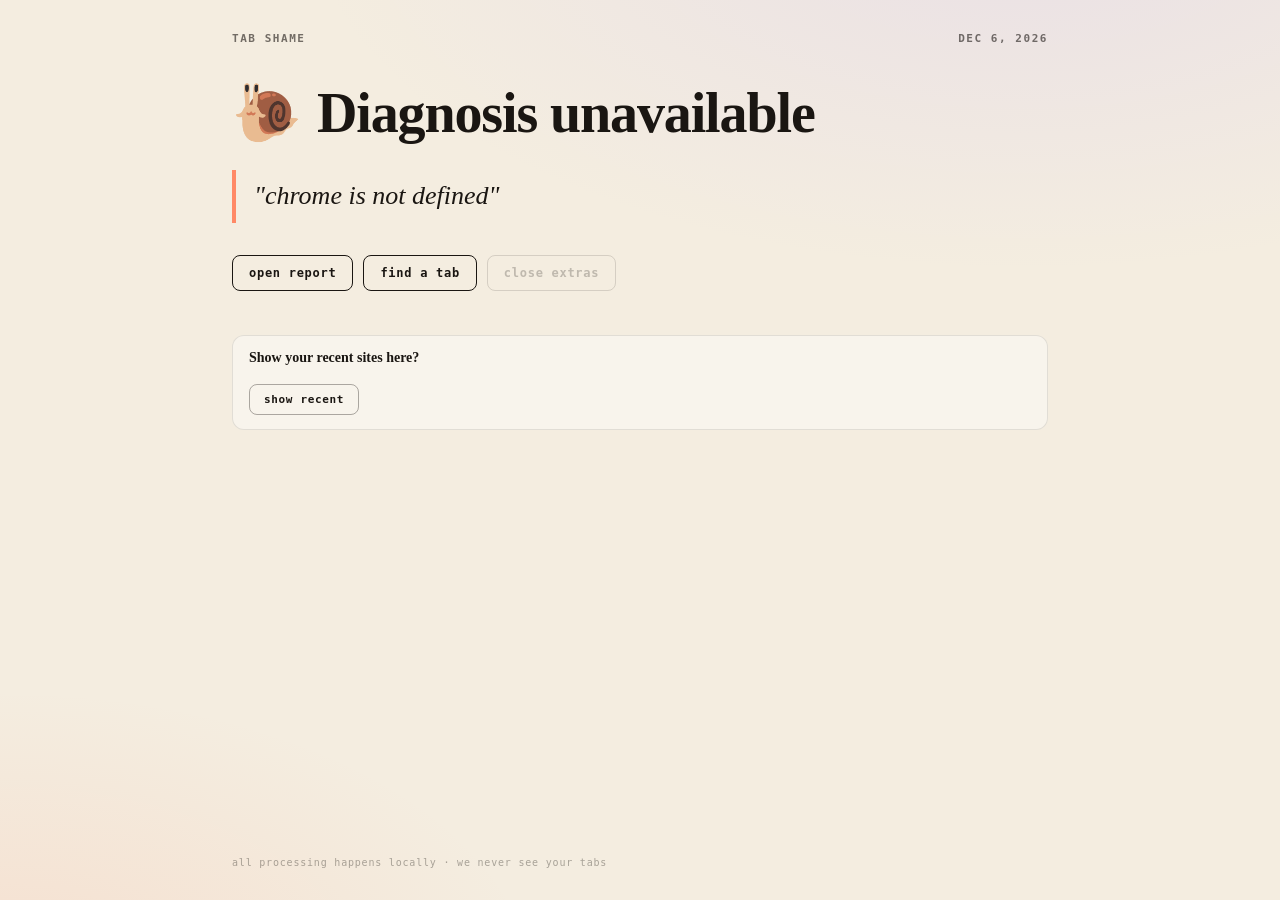
==== commit d73ed1fb: "Add files via upload" ====
--- a/newtab/newtab.html
+++ b/newtab/newtab.html
@@ -4,137 +4,103 @@
     <meta charset="utf-8" />
     <meta name="viewport" content="width=device-width, initial-scale=1" />
     <title>New Tab · TabShame</title>
+    <link rel="stylesheet" href="../lib/fonts.css" />
     <link rel="stylesheet" href="newtab.css" />
   </head>
   <!--
-    Default to mode-full. The casual_hoarder persona renders in the same
-    layout as any specific archetype now; there's no separate "casual"
-    mode that strips the page. newtab.js promotes to mode-lite if the
-    user has explicitly preferred shortcuts-first.
+    Jun 2026 redesign:
+      - Roast title becomes one line: emoji + archetype name. Tab count
+        moves to the popup (the new-tab page is the "personality" surface,
+        not the diagnosis surface).
+      - Roast text is the centerpiece: large italic serif pull-quote with
+        a peach left border.
+      - 3 buttons, horizontal, tertiary-styled (outline only).
+      - Recent-sites is the only opt-in shortcut row. Bookmark-bar CTA
+        was removed (the new-tab page got too crowded with two parallel
+        permission prompts).
+      - Lite-mode toggle was removed too — too unclear. Users who want
+        a shortcuts-first view set newTabMode in the popup Settings page.
+      - Placeholders use a CSS skeleton pulse instead of literal "…" / "--".
   -->
   <body class="mode-full" aria-busy="true">
-    <!-- Full mode: persona showcase ────────────────────────────────────── -->
     <main class="stage" data-mode-full>
       <header class="topbar">
         <span class="brand">TAB SHAME</span>
         <span class="topbar-date" id="dateLabel"></span>
       </header>
 
-      <!-- Persona column. In full mode it sits in the normal column
-           flow (acts like a poster); in lite mode the .stage becomes a
-           two-column grid and this column is a compact card on the left. -->
       <div class="persona-column">
+        <!-- Hero: one-line roast title (emoji + archetype name). -->
         <section class="hero">
-          <div class="hero-eyebrow">Hi, you're</div>
-          <div class="hero-name">
+          <h1 class="hero-name" id="heroName">
             <span class="hero-emoji" id="archetypeEmoji">🐌</span>
-            <span class="hero-archetype" id="archetypeName">Diagnosing…</span>
-          </div>
-          <div class="hero-stats">
-            <span class="hero-count" id="tabCount">--</span>
-            <span class="hero-stats-divider" hidden>·</span>
-          </div>
+            <span class="hero-archetype" id="archetypeName">Diagnosing your tabs</span>
+          </h1>
         </section>
 
+        <!-- Pull-quote roast — the personality. -->
         <section class="roast-block">
-          <p class="roast-line" id="roastLine">…</p>
+          <blockquote class="roast-line" id="roastLine">
+            <span class="skeleton-line skeleton-line-lg"></span>
+            <span class="skeleton-line"></span>
+            <span class="skeleton-line skeleton-line-sm"></span>
+          </blockquote>
         </section>
 
+        <!-- 3 horizontal tertiary buttons. -->
         <section class="actions">
-          <button class="btn btn-primary" id="downloadCard" title="Downloads X / Threads (16:9), Instagram feed (4:5), and Stories (9:16)">Share cards · all formats</button>
-          <button
-            class="btn btn-secondary"
-            id="openTabFinder"
-            title="Open full tab finder (Cmd+Shift+F)"
-          >
-            Find a tab · all open tabs in one grid
+          <button class="btn btn-tertiary" id="openReport">Open report</button>
+          <button class="btn btn-tertiary" id="openTabFinder" title="Find a tab (Cmd+Shift+F)">
+            Find a tab
           </button>
-          <button class="btn btn-secondary" id="closeDupes" disabled>
-            <span id="closeDupesLabel">Close extras · keep one of each</span>
+          <button class="btn btn-tertiary" id="closeDupes" disabled>
+            <span id="closeDupesLabel">Close extras</span>
           </button>
-          <button class="btn btn-tertiary" id="openReport">Open full report</button>
         </section>
       </div>
 
-      <!-- Shortcuts column. In full mode it sits below the persona; in
-           lite mode it's the main right-hand column. Two independent
-           permission pipelines, side-by-side at wide widths. ────────── -->
+      <!-- Single Recent-sites column. Bookmark-bar CTA removed Jun 2026. -->
       <div class="shortcuts-column">
         <div class="shortcuts-stack">
-        <section class="shortcuts-section shortcuts-section-recent" data-shortcuts-section="recent">
-          <section class="shortcuts-cta" data-shortcuts-cta="recent" hidden>
-            <div class="shortcuts-cta-title">Show your Recent sites here?</div>
-            <div class="shortcuts-cta-actions">
-              <button class="btn btn-primary" data-shortcuts-add="recent">
-                Show Recent
-              </button>
+          <section class="shortcuts-section shortcuts-section-recent" data-shortcuts-section="recent">
+            <section class="shortcuts-cta" data-shortcuts-cta="recent" hidden>
+              <div class="shortcuts-cta-title">Show your recent sites here?</div>
+              <div class="shortcuts-cta-actions">
+                <button class="btn btn-primary" data-shortcuts-add="recent">
+                  Show recent
+                </button>
+              </div>
+            </section>
+
+            <div class="shortcuts" data-shortcuts="recent" hidden>
+              <div class="shortcuts-label">Recent</div>
+              <div class="shortcuts-grid" data-shortcuts-grid="recent"></div>
+              <div class="shortcuts-more-row" data-shortcuts-more-row="recent" hidden>
+                <button class="mode-link" data-shortcuts-more="recent" type="button">
+                  show more
+                </button>
+              </div>
+              <div class="shortcuts-remove-row">
+                <button class="mode-link" data-shortcuts-remove="recent" type="button">
+                  remove
+                </button>
+              </div>
             </div>
           </section>
-
-          <div class="shortcuts" data-shortcuts="recent" hidden>
-            <div class="shortcuts-label">Recent</div>
-            <div class="shortcuts-grid" data-shortcuts-grid="recent"></div>
-            <div class="shortcuts-more-row" data-shortcuts-more-row="recent" hidden>
-              <button class="mode-link" data-shortcuts-more="recent" type="button">
-                show more
-              </button>
-            </div>
-            <div class="shortcuts-remove-row">
-              <button class="mode-link" data-shortcuts-remove="recent" type="button">
-                remove
-              </button>
-            </div>
-          </div>
-        </section>
-
-        <section class="shortcuts-section shortcuts-section-bookmarks" data-shortcuts-section="bookmarks">
-          <section class="shortcuts-cta" data-shortcuts-cta="bookmarks" hidden>
-            <div class="shortcuts-cta-title">Show your Bookmark Bar here?</div>
-            <div class="shortcuts-cta-actions">
-              <button class="btn btn-primary" data-shortcuts-add="bookmarks">
-                Show Bookmarks
-              </button>
-            </div>
-          </section>
-
-          <div class="shortcuts" data-shortcuts="bookmarks" hidden>
-            <div class="shortcuts-label">Bookmark Bar</div>
-            <div class="shortcuts-grid" data-shortcuts-grid="bookmarks"></div>
-            <div class="shortcuts-more-row" data-shortcuts-more-row="bookmarks" hidden>
-              <button class="mode-link" data-shortcuts-more="bookmarks" type="button">
-                show more
-              </button>
-            </div>
-            <div class="shortcuts-remove-row">
-              <button class="mode-link" data-shortcuts-remove="bookmarks" type="button">
-                remove
-              </button>
-            </div>
-          </div>
-        </section>
         </div>
-      </div><!-- /.shortcuts-column -->
+      </div>
 
       <footer class="stage-footer">
-        <button class="mode-link" id="switchToLite" type="button">
-          switch to lite mode
-        </button>
         <span class="footer-meta">
           all processing happens locally · we never see your tabs
         </span>
       </footer>
     </main>
 
-    <!-- Lite mode: shortcuts-first. Reuses the .stage structure but
-         hides the persona content (hero / roast / actions) via mode-lite
-         CSS rules, leaving topbar + Recent + Bookmark + footer. The
-         toolbar popup is the path to the persona card when in lite. ─── -->
-
     <script src="../lib/storage.js"></script>
     <script src="../lib/domain-rules.js"></script>
     <script src="../lib/archetype-engine.js"></script>
     <script src="../lib/shame-engine.js"></script>
-    <script src="../lib/card-renderer.js"></script>
     <script src="newtab.js"></script>
   </body>
 </html>
--- a/lib/fonts.css
+++ b/lib/fonts.css
@@ -0,0 +1,68 @@
+/*
+ * lib/fonts.css
+ *
+ * Shared @font-face declarations for every TabShame surface (popup,
+ * newtab, report, tabfinder). Imported via <link rel="stylesheet"> in
+ * each surface's HTML — keeping the rules in one place so a font tweak
+ * only has to happen once.
+ *
+ * Why this file exists:
+ *   • We DO NOT bundle Fraunces / Instrument Serif / JetBrains Mono as
+ *     woff2 files. The extension would be ~600 KB bigger and the woff2s
+ *     would have to be added to web_accessible_resources, which Chrome
+ *     reviewers flag.
+ *   • Instead we declare each face with `src: local(...)` so the browser
+ *     picks the font up if the user happens to have it installed
+ *     locally, but never makes a network request.
+ *   • `font-display: swap` means the browser paints with the system
+ *     fallback first (no FOIT) and swaps to the real face once it's
+ *     resolved — eliminating the blank-text flash.
+ *   • The `size-adjust` / `ascent-override` / `descent-override` /
+ *     `line-gap-override` metrics align the system fallback's glyph
+ *     box with the real face's, so when the swap fires the surrounding
+ *     layout doesn't reflow. The values below were measured against
+ *     Fraunces Black (weight 900) and JetBrains Mono Bold (weight 600)
+ *     vs. Georgia and Menlo respectively on macOS.
+ *
+ * If you ever DO bundle the woff2 files, swap each `local()` line for
+ * `url("../assets/fonts/Fraunces-Black.woff2") format("woff2")` and
+ * add the file to web_accessible_resources.
+ */
+
+@font-face {
+  font-family: "Fraunces";
+  src: local("Fraunces Black"), local("Fraunces-Black"), local("Fraunces");
+  font-weight: 700 900;
+  font-style: normal;
+  font-display: swap;
+  size-adjust: 102%;
+  ascent-override: 95%;
+  descent-override: 22%;
+  line-gap-override: 0%;
+}
+
+@font-face {
+  font-family: "Instrument Serif";
+  src: local("Instrument Serif"), local("InstrumentSerif-Regular"),
+       local("Instrument Serif Italic"), local("InstrumentSerif-Italic");
+  font-weight: 400;
+  font-style: italic;
+  font-display: swap;
+  size-adjust: 99%;
+  ascent-override: 92%;
+  descent-override: 24%;
+  line-gap-override: 0%;
+}
+
+@font-face {
+  font-family: "JetBrains Mono";
+  src: local("JetBrainsMono-SemiBold"), local("JetBrains Mono SemiBold"),
+       local("JetBrains Mono"), local("JetBrainsMono-Regular");
+  font-weight: 500 700;
+  font-style: normal;
+  font-display: swap;
+  size-adjust: 104%;
+  ascent-override: 88%;
+  descent-override: 22%;
+  line-gap-override: 0%;
+}
--- a/newtab/newtab.css
+++ b/newtab/newtab.css
@@ -99,34 +99,26 @@
   border-radius: 12px;
 }
 
-/* Compact persona elements in lite — quieter than full but still readable
-   at a glance. Sizes between full (60/64) and the earlier over-shrink
-   (36/28) — landed at 44/36 so the archetype name still feels like
-   a headline, just secondary. */
-body.mode-lite .persona-column .hero { margin-top: 0; gap: 6px; }
-body.mode-lite .hero-emoji { font-size: 44px; }
-body.mode-lite .hero-archetype { font-size: 36px; line-height: 0.95; }
-body.mode-lite .hero-eyebrow { font-size: 14px; }
-body.mode-lite .hero-stats { font-size: 12px; gap: 6px; }
-body.mode-lite .hero-count { font-size: 16px; }
-body.mode-lite .roast-block { margin-top: 10px; }
+/* Compact persona elements in lite — the archetype headline shrinks to a
+   secondary scale, the roast tightens up, and the three action buttons
+   collapse to a single "open report" link (Find a tab + Close extras
+   don't make sense on the shortcuts-first surface). */
+body.mode-lite .persona-column .hero { margin-top: 0; }
+body.mode-lite .hero-name { font-size: 30px; gap: 10px; }
+body.mode-lite .hero-emoji { font-size: 30px; }
+body.mode-lite .roast-block { margin-top: 12px; }
 body.mode-lite .roast-line {
-  font-size: 13px;
-  line-height: 1.4;
-  padding-left: 10px;
-}
-
-/* Lite-mode persona has ONE escape hatch (Open full report), not three
-   action buttons. Hide Share card + Close duplicates here; those CTAs
-   belong on the full-mode poster where persona is the focus, not on
-   the secondary card where they'd compete with the primary Add CTAs. */
-body.mode-lite #downloadCard,
+  font-size: 14px;
+  line-height: 1.45;
+  padding: 4px 0 4px 12px;
+  border-left-width: 3px;
+}
+
+body.mode-lite #openTabFinder,
 body.mode-lite #closeDupes {
   display: none;
 }
 
-/* Open full report demotes to a small text link in lite — matches the
-   "remove" / "show more" mode-link aesthetic used elsewhere on the page. */
 body.mode-lite .actions { margin-top: 12px; }
 body.mode-lite #openReport {
   background: transparent;
@@ -220,114 +212,143 @@
 
 .topbar-date { text-transform: uppercase; }
 
-/* Hero block — the persona showcase. Generous margin-top from the
-   topbar so the persona reads as a separate visual group. Internal gap
-   widens the eyebrow → name → stats rhythm. */
+/* Hero — single-line roast title: emoji + archetype name.
+   No eyebrow, no tab count (that moved to the popup hero). The new-tab
+   page's job is personality + recent sites, not displaying numbers. */
 .hero {
   margin-top: 40px;
-  display: flex;
-  flex-direction: column;
-  gap: 16px;
-}
-
-.hero-eyebrow {
-  font-family: var(--font-italic);
-  font-style: italic;
-  font-size: 22px;
-  color: var(--ink-soft);
-  line-height: 1;
 }
 
 .hero-name {
-  display: flex;
+  display: inline-flex;
   align-items: baseline;
-  gap: 16px;
   flex-wrap: wrap;
-}
-
-.hero-emoji {
-  font-size: 60px;
-  line-height: 1;
-}
-
-.hero-archetype {
+  gap: 14px;
+  margin: 0;
   font-family: var(--font-serif);
   font-weight: 900;
-  font-size: 64px;
-  line-height: 0.92;
-  letter-spacing: -0.025em;
-  color: var(--ink);
-}
-
-.hero-stats {
-  display: flex;
-  align-items: baseline;
-  gap: 12px;
-  font-family: var(--font-italic);
-  font-style: italic;
-  font-size: 20px;
-  color: var(--ink-soft);
-  margin-top: 4px;
-}
-
-.hero-count {
-  font-family: var(--font-serif);
-  font-style: normal;
-  font-weight: 900;
-  font-size: 28px;
-  color: var(--shame);
-  font-variant-numeric: tabular-nums;
-}
-
-.hero-stats-divider { color: var(--ink-faint); }
-
-/* Roast — the quoted line under the hero */
+  font-size: clamp(38px, 5vw, 56px);
+  line-height: 1.02;
+  letter-spacing: -0.02em;
+  color: var(--ink);
+}
+
+.hero-emoji {
+  font-size: clamp(40px, 5vw, 56px);
+  line-height: 1;
+  margin-right: 2px;
+}
+
+.hero-archetype {
+  font-family: inherit;
+  font-weight: inherit;
+  font-size: inherit;
+  line-height: inherit;
+  letter-spacing: inherit;
+  color: inherit;
+}
+
+/* Pull-quote roast — the personality. Larger italic serif, generous
+   left padding off the peach border, plenty of breathing room. */
 .roast-block {
-  margin-top: 36px;
-  max-width: 620px;
+  margin-top: 28px;
+  max-width: 720px;
 }
 
 .roast-line {
   margin: 0;
   font-family: var(--font-italic);
   font-style: italic;
-  font-size: 19px;
+  font-size: clamp(20px, 2.2vw, 26px);
   line-height: 1.4;
   color: var(--ink);
-  padding-left: 14px;
-  border-left: 3px solid var(--peach);
-}
-
-/* Action row */
+  padding: 8px 0 8px 18px;
+  border-left: 4px solid var(--peach);
+}
+
+/* Horizontal tertiary action row — three buttons in one line.
+   Every button is outlined; no filled CTAs compete on this page. */
 .actions {
   margin-top: 32px;
   display: flex;
   gap: 10px;
   flex-wrap: wrap;
+  align-items: center;
 }
 
 .btn {
   font-family: var(--font-mono);
   font-size: 12px;
   font-weight: 600;
-  letter-spacing: 0.08em;
-  text-transform: uppercase;
-  padding: 12px 18px;
+  letter-spacing: 0.06em;
+  text-transform: lowercase;
+  padding: 10px 16px;
   border-radius: 8px;
-  border: none;
+  border: 1px solid var(--ink);
+  background: transparent;
+  color: var(--ink);
   cursor: pointer;
-  transition: transform 0.06s ease, opacity 0.15s ease;
+  transition: transform 0.06s ease, opacity 0.15s ease, background 0.15s ease, color 0.15s ease;
 }
 
 .btn:active { transform: translateY(1px); }
-.btn:disabled { opacity: 0.5; cursor: not-allowed; }
-
-.btn-primary { background: var(--ink); color: var(--paper); }
-.btn-secondary { background: var(--lavender); color: var(--ink); }
+.btn:disabled {
+  opacity: 0.4;
+  cursor: not-allowed;
+  border-color: var(--ink-faint);
+  color: var(--ink-soft);
+}
+
+.btn-primary {
+  background: var(--ink);
+  color: var(--paper);
+  border-color: var(--ink);
+}
+.btn-primary:hover { opacity: 0.92; }
+
+.btn-secondary,
 .btn-tertiary {
   background: transparent;
   color: var(--ink);
-  border: 1px solid rgba(26, 22, 18, 0.2);
+  border: 1px solid var(--ink);
+}
+
+.btn-secondary:hover,
+.btn-tertiary:hover {
+  background: var(--ink);
+  color: var(--paper);
+}
+
+/* Skeleton lines — three stacked stub bars during hydration. Replaces
+   the literal "…" and "--" placeholders that read as broken. */
+.skeleton-line {
+  display: block;
+  height: 1em;
+  margin: 0.35em 0;
+  border-radius: 4px;
+  background: linear-gradient(
+    90deg,
+    var(--paper-elev-soft) 0%,
+    var(--paper-elev) 50%,
+    var(--paper-elev-soft) 100%
+  );
+  background-size: 200% 100%;
+  animation: skeletonPulse 1.4s ease-in-out infinite;
+}
+
+.skeleton-line-lg { height: 1.4em; width: 95%; }
+.skeleton-line { width: 88%; }
+.skeleton-line-sm { width: 62%; }
+
+@keyframes skeletonPulse {
+  0%, 100% { background-position: 0% 0; }
+  50% { background-position: -100% 0; }
+}
+
+/* Once hydrated, the JS replaces the skeleton spans with real text;
+   when the body removes aria-busy the skeleton pulse stops. */
+body:not([aria-busy="true"]) .skeleton-line {
+  animation: none;
 }
 
 /* Footer */
@@ -579,11 +600,11 @@
   padding-top: 12px;
 }
 
-/* Loading state — soft pulse for placeholder elements while hydrating. */
+/* Loading state — when the JS hasn't filled the real text yet, the emoji
+   placeholder fades slightly so the skeleton lines below are the visual
+   focus. Once aria-busy is removed, both go to full opacity. */
 body[aria-busy="true"] .hero-archetype,
-body[aria-busy="true"] .hero-emoji,
-body[aria-busy="true"] .hero-count,
-body[aria-busy="true"] .roast-line {
+body[aria-busy="true"] .hero-emoji {
   opacity: 0.5;
 }
 
@@ -592,9 +613,5 @@
 @media (max-width: 640px) {
   .stage { padding: 22px 20px; }
   .hero { margin-top: 4vh; }
-  .hero-emoji { font-size: 52px; }
-  .hero-archetype { font-size: 52px; }
-  .hero-eyebrow { font-size: 18px; }
-  .roast-line { font-size: 18px; }
   .stage-footer { flex-direction: column; align-items: flex-start; }
 }
